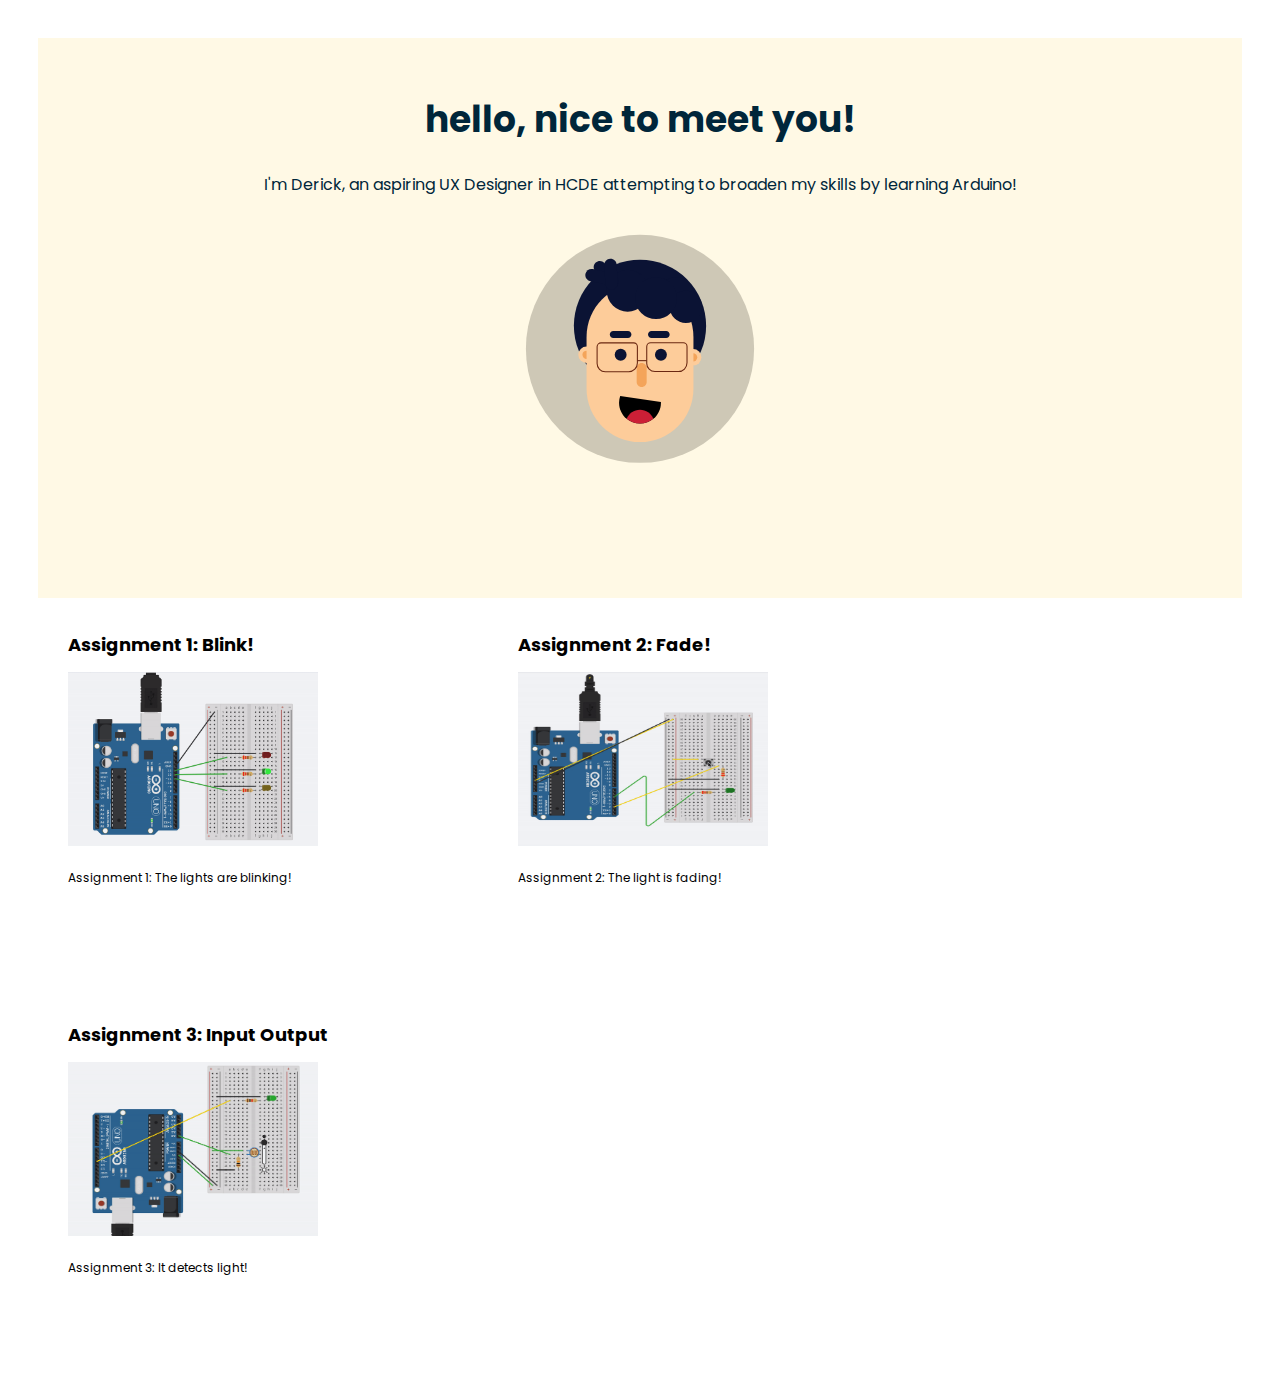
==== index.html @ 56e1de38 "a3 added" ====
<!DOCTYPE html> 
<html> 
    <head> 
        <meta charset="utf-8"> 
        <meta name="viewport" content="width=device-width, maximum-scale=1.0" />

        <title>Derick's HCDE 439 Physical Computing Page!</title> 

        <link href="style.css" media="screen" rel="stylesheet" type="text/css" />

    </head> 
    <body> 

        <div class="header">
            <h1>hello, nice to meet you!</h1>
            <p>
                I'm Derick, an aspiring UX Designer in HCDE attempting to broaden my skills by learning Arduino!
            </p>

            <div class = "avatar">
                <img src = 'myAvatar.svg'>
            </div>
        </div>


        <div class="assignments">

            <div class="assignment">
              <a href="assignment1.html"><h2>Assignment 1: Blink!</h2>
                  <img src="assignment1Asset/blinkSimulation.gif" width=250px></a>
                <p>
		Assignment 1: The lights are blinking!
                </p>
            </div>

            <div class="assignment">
              <a href="assignment2.html"><h2>Assignment 2: Fade!</h2>
                  <img src="assignment2Asset/a2AnimatedFade.gif" height = 173.25 width=250px></a>
                <p>
		Assignment 2: The light is fading!
                </p>
            </div>

            <div class="assignment">
                <a href="assignment3.html"><h2>Assignment 3: Input Output</h2>
                    <img src="assignment3Asset/a3Simulation.gif" height = 173.25 width=250px></a>
                  <p>
          Assignment 3: It detects light!
                  </p>
              </div>
	</div>
    </body>
</html>
---- style.css ----
@import url('https://fonts.googleapis.com/css?family=Poppins:400,600');

html, body {
  padding: 0 0 0 0;
  margin: 1.2em;
  font-family: 'poppins','helvetica', 'arial', 'sans';
}

h1,h2,h3,h4 {
  font-family: 'poppins','helvetica', 'arial', 'sans';
  }


a {
  color: #000;
}

.header {
  background: #FFF9E5;
  color: #00263A;
  text-align: center;
  height: 500px;
  padding: 30px 30px 30px;
}

.header h1 {
  font-size: 36px;
  text-align: center;
  }

.avatar {
  width: 55%;
  display: block;
  margin-left: auto;
  margin-right: auto;
  margin-top: -50px;

}
.assignment {
  font-size: 12px;
  line-height: 24px;
  font-family: 'poppins','helvetica', 'arial', 'sans';
  padding: 20px 20px 20px 30px;
  width: 400px;
  height: 350px;
  float: left;
}

.assignment a {
    color: #000;
    text-decoration: none;
}

.assignment a:hover {
  background: #F06;
  color: #F06;
  text-decoration: none;
}


.footer {
    width: 1100px;
    float: left;
    padding: 300px 0px 30px 30px;
}

.widebody {
    width: 800px;
    padding: 0px 30px 30px 30px;
}



.widebody a:hover {
  background: #F06;
  color: #FFF;
  text-decoration: none;
}
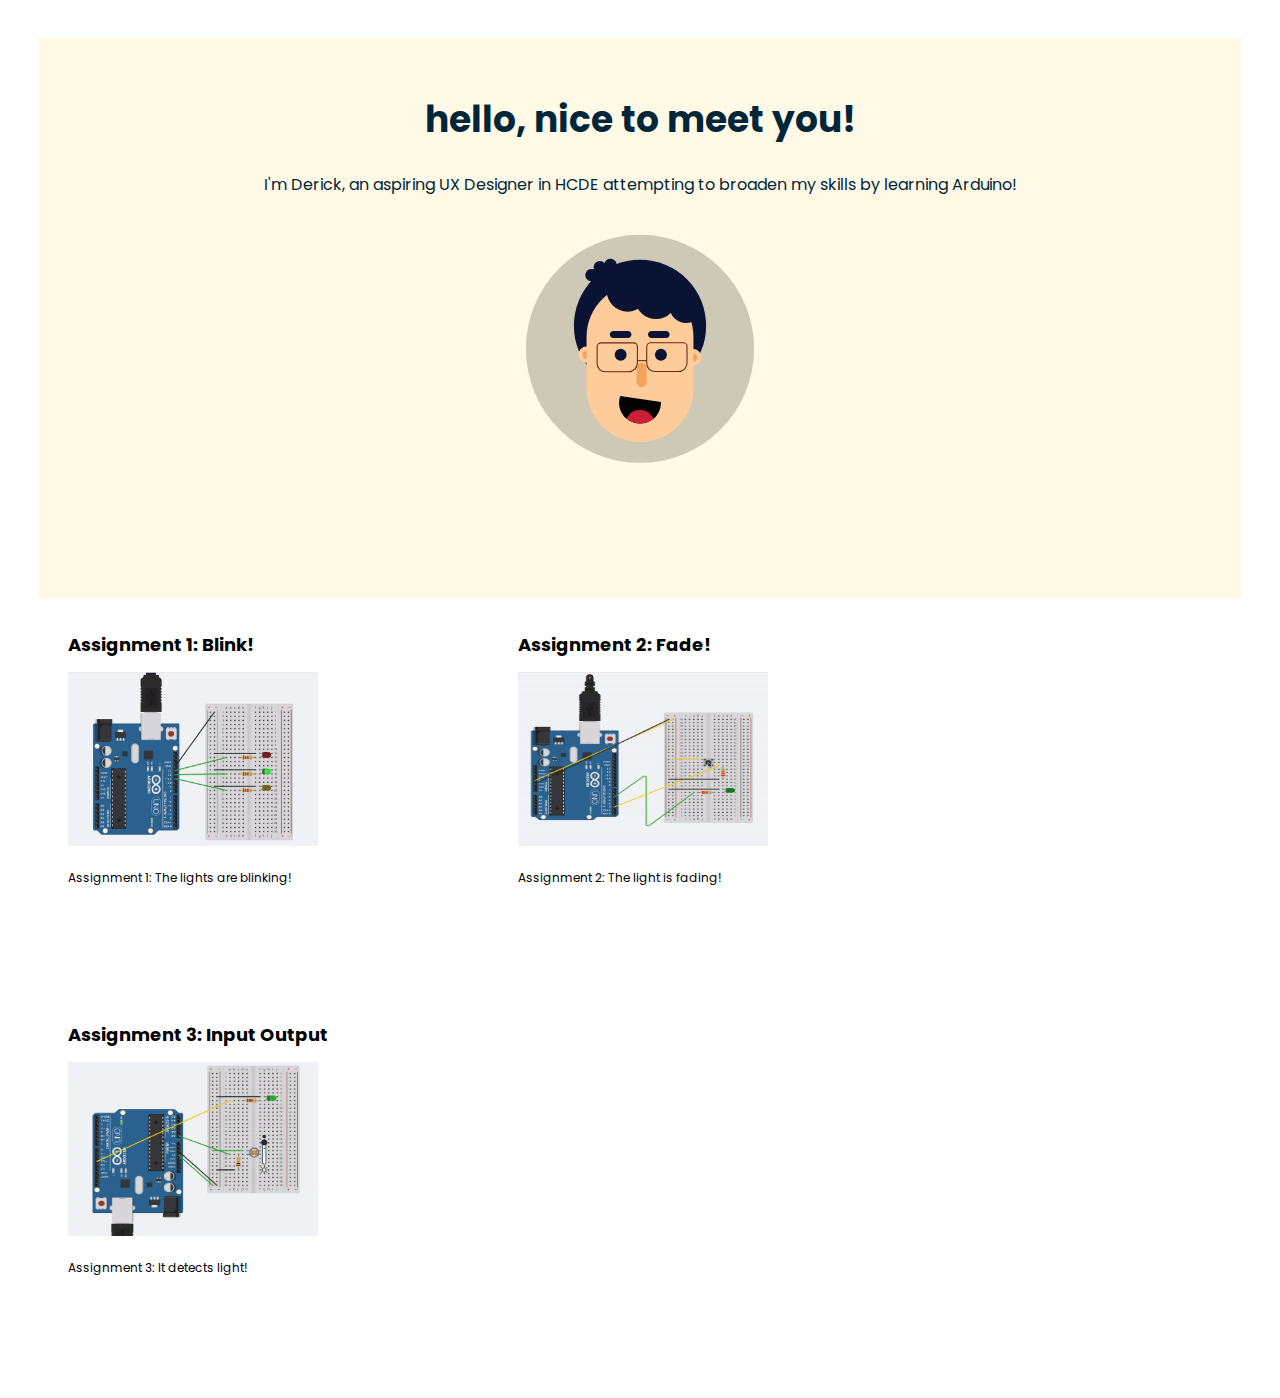
==== commit 2a89c997: "a3 added" ====
--- a/index.html
+++ b/index.html
@@ -42,7 +42,7 @@
             </div>
 
             <div class="assignment">
-                <a href="assignment3.html"><h2>Assignment 3: Input Output</h2>
+                <a href="assigment3.html"><h2>Assignment 3: Input Output</h2>
                     <img src="assignment3Asset/a3Simulation.gif" height = 173.25 width=250px></a>
                   <p>
           Assignment 3: It detects light!
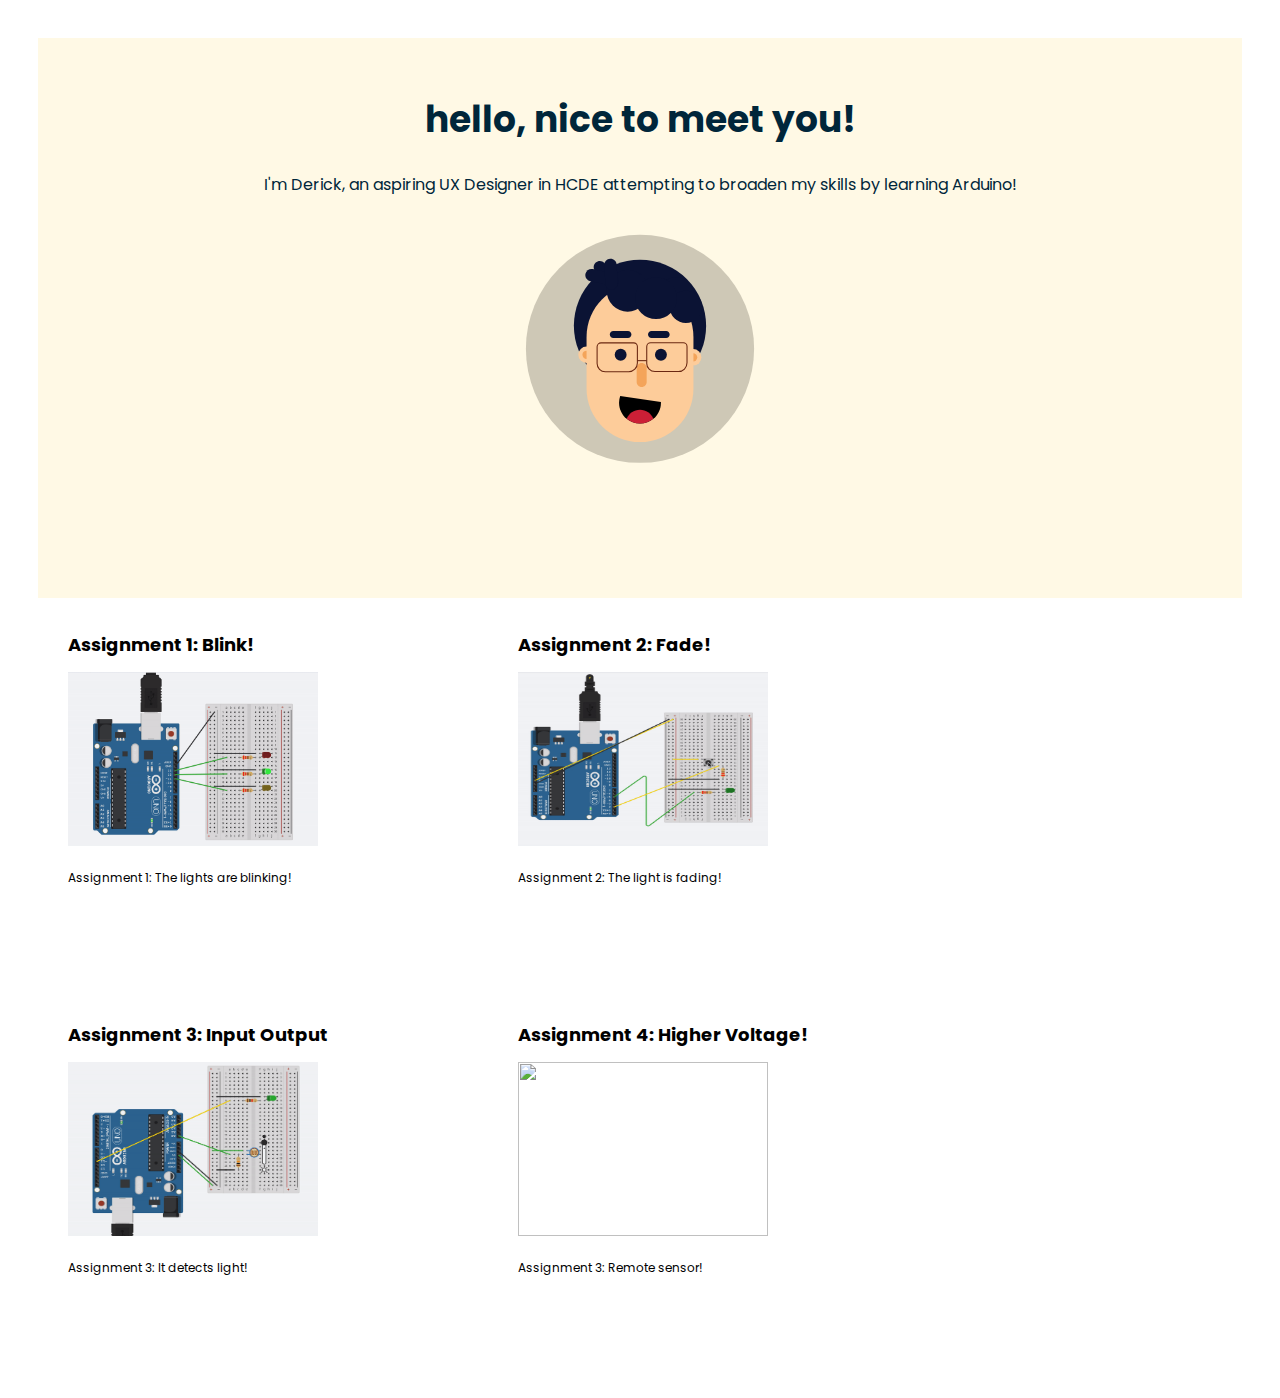
==== commit a4eae8cd: "A4 added (received helped from Jung Eun Choi)" ====
--- a/index.html
+++ b/index.html
@@ -48,6 +48,13 @@
           Assignment 3: It detects light!
                   </p>
               </div>
+            <div class="assignment">
+            <a href="assigment4.html"><h2>Assignment 4: Higher Voltage!</h2>
+                <img src="assignment4Asset/animatedA4.gif" height = 173.25 width=250px></a>
+                <p>
+        Assignment 3: Remote sensor!
+                </p>
+            </div>
 	</div>
     </body>
 </html>
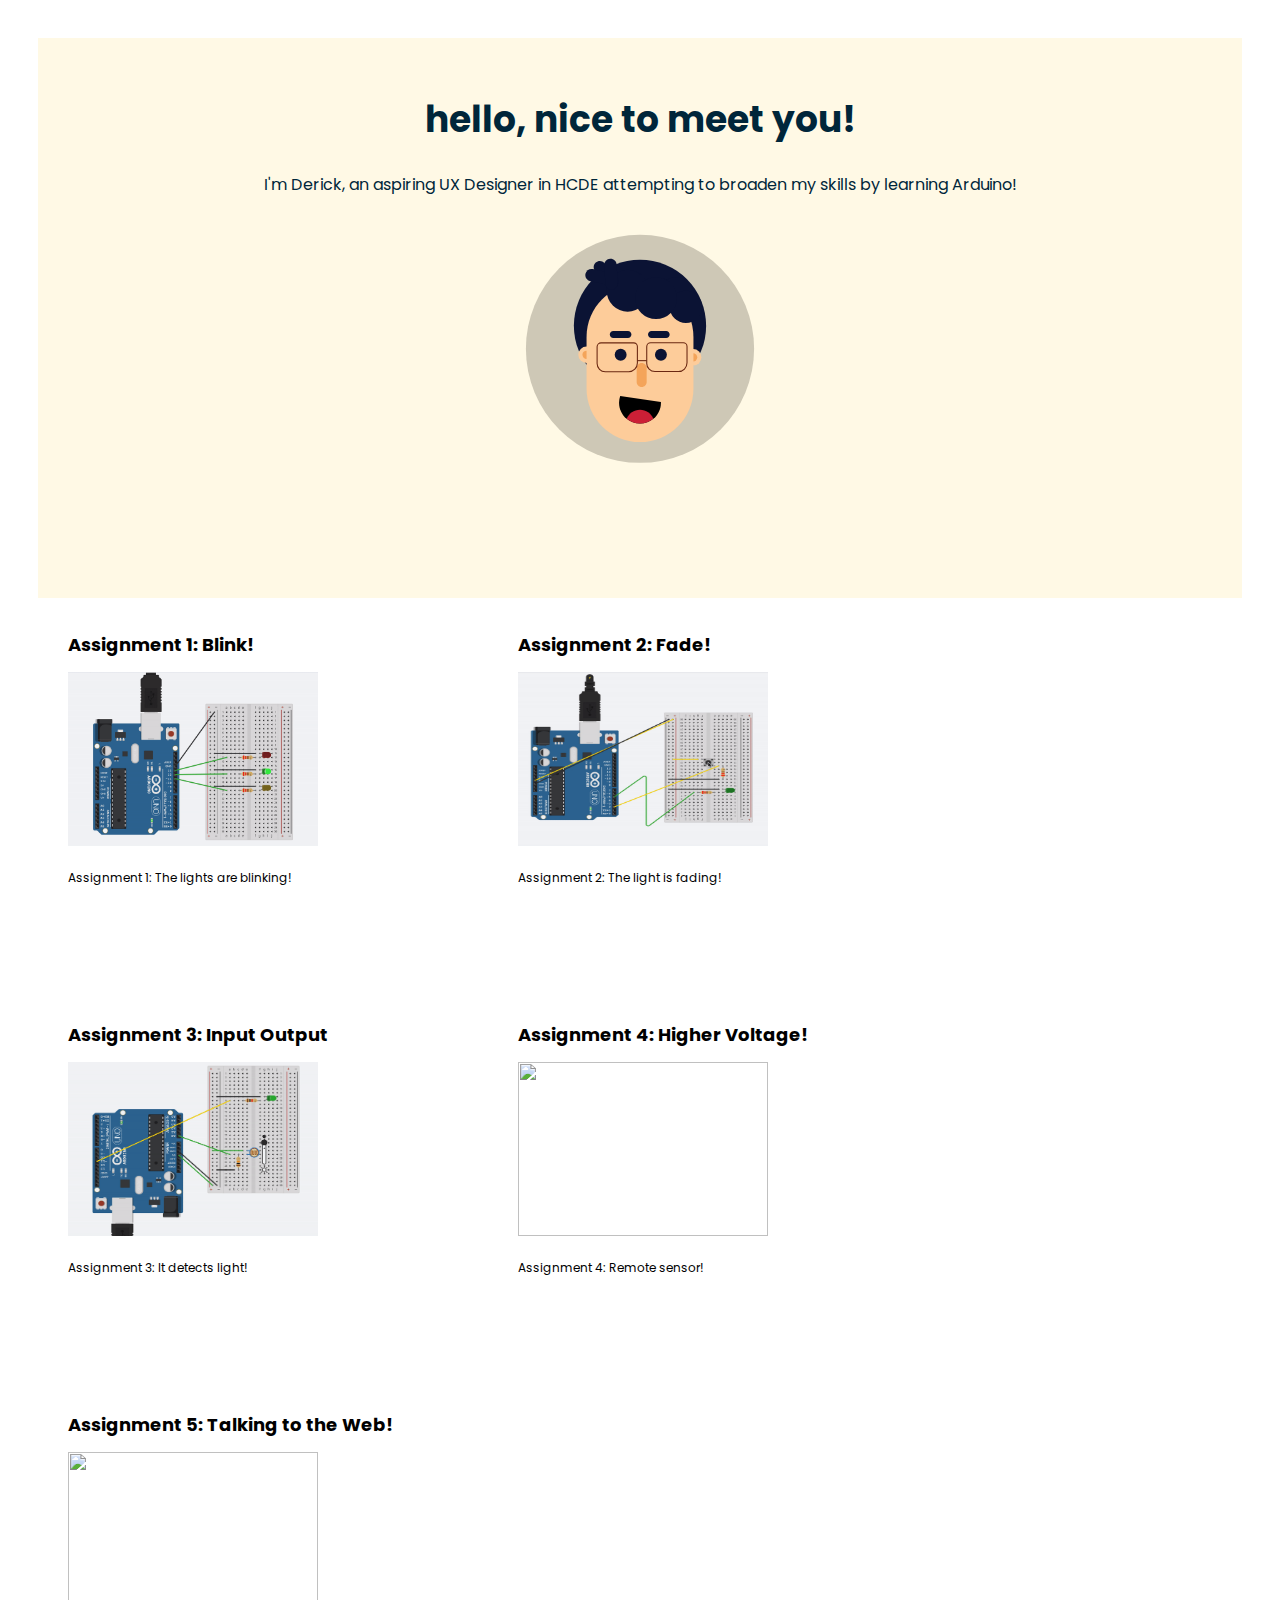
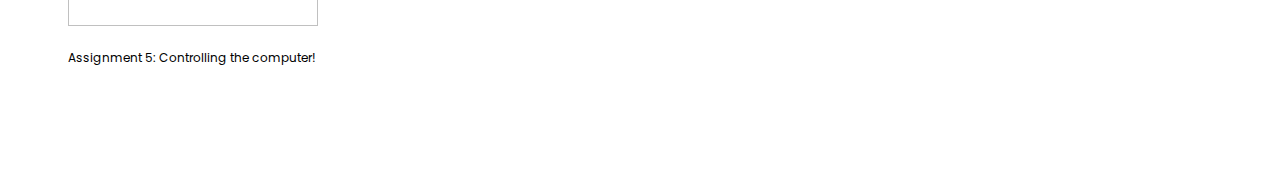
==== commit 58b62fc2: "A5 Draft added" ====
--- a/index.html
+++ b/index.html
@@ -49,12 +49,22 @@
                   </p>
               </div>
             <div class="assignment">
+
             <a href="assigment4.html"><h2>Assignment 4: Higher Voltage!</h2>
                 <img src="assignment4Asset/animatedA4.gif" height = 173.25 width=250px></a>
                 <p>
-        Assignment 3: Remote sensor!
+        Assignment 4: Remote sensor!
                 </p>
             </div>
+
+        <div class="assignment">
+            <a href="assigment5.html"><h2>Assignment 5: Talking to the Web!</h2>
+                <img src="assignment5Asset/A5Animated_FinalDemo.gif" height = 173.25 width=250px></a>
+                <p>
+        Assignment 5: Controlling the computer!
+                </p>
+            </div>
+            
 	</div>
     </body>
 </html>
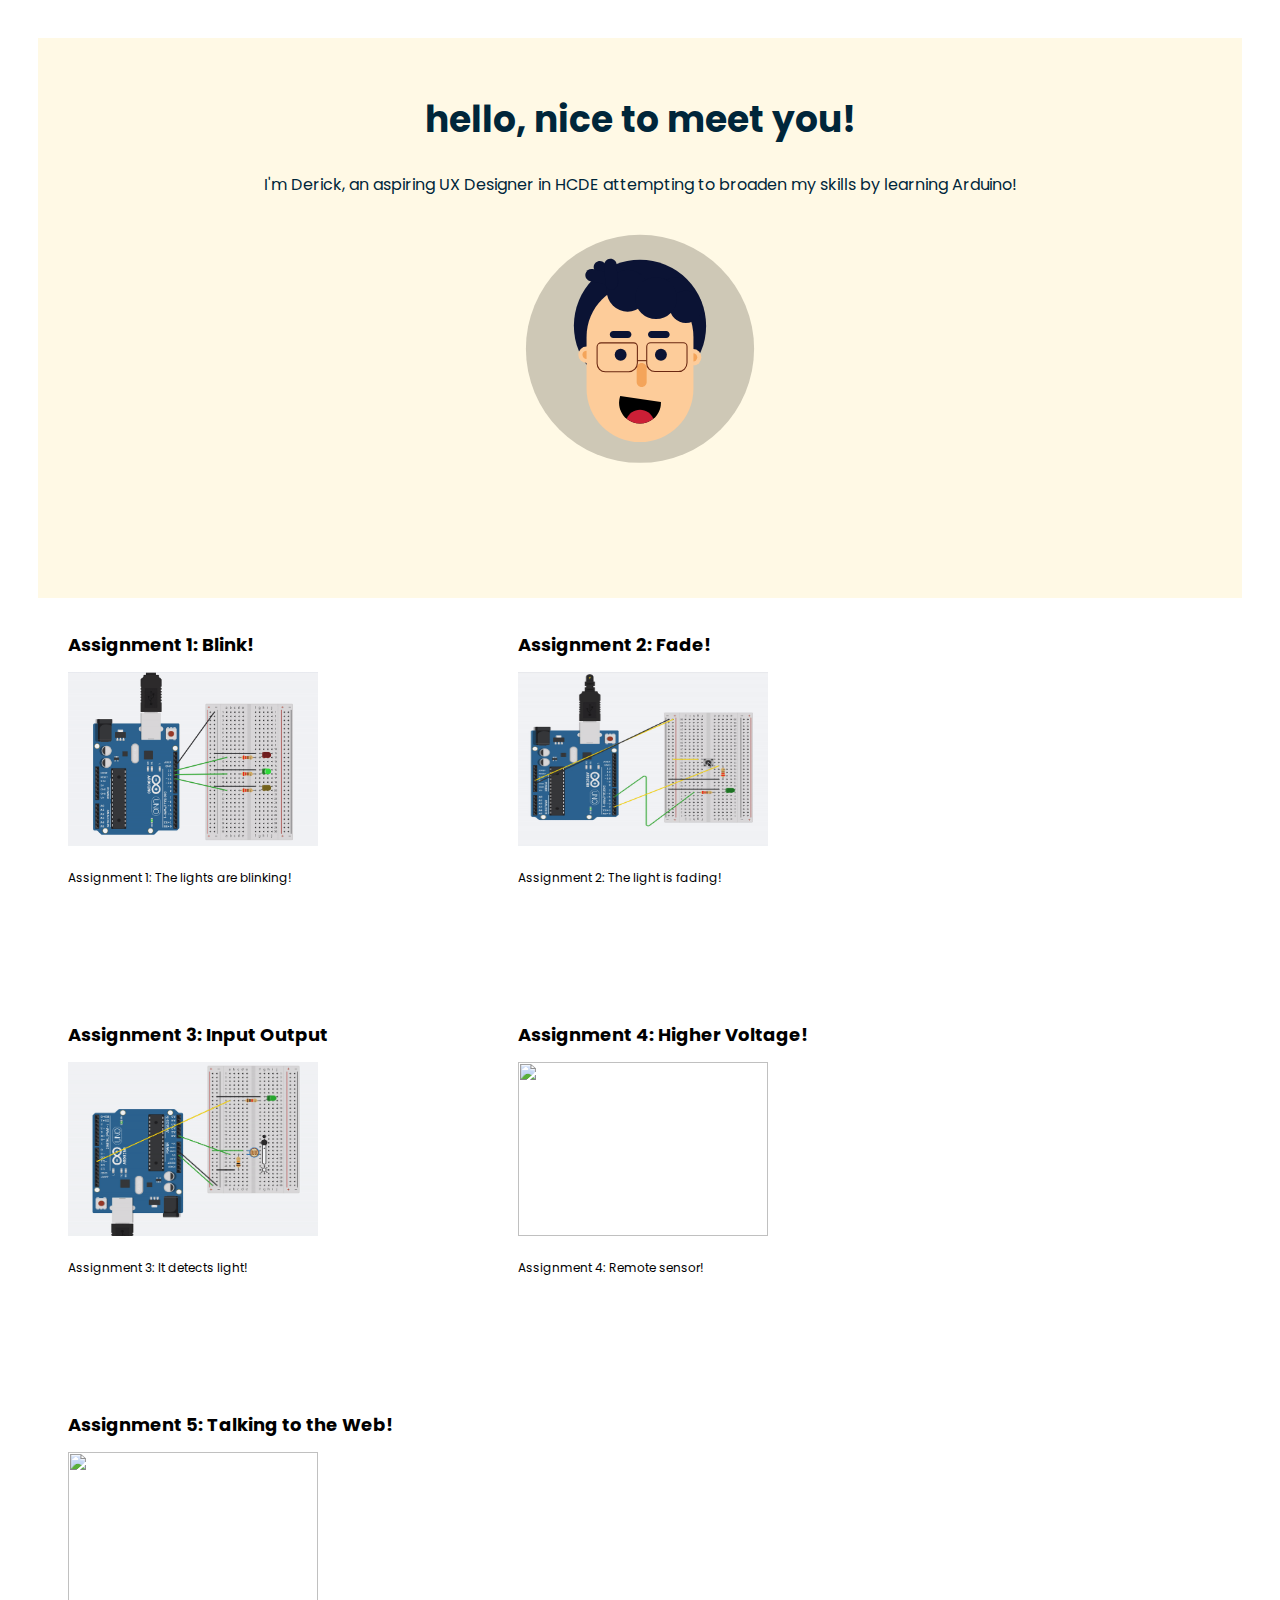
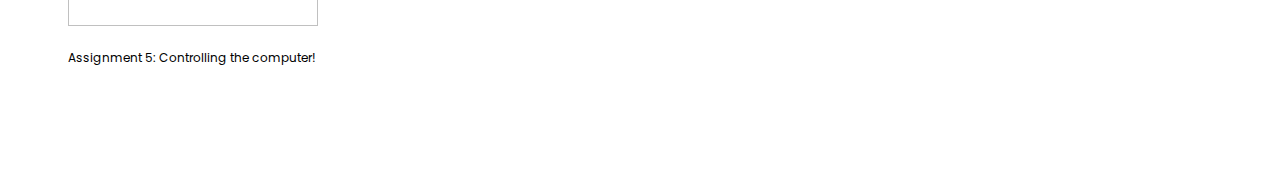
==== commit f34b5beb: "A5 added" ====
--- a/index.html
+++ b/index.html
@@ -58,7 +58,7 @@
             </div>
 
         <div class="assignment">
-            <a href="assigment5.html"><h2>Assignment 5: Talking to the Web!</h2>
+            <a href="assignment5.html"><h2>Assignment 5: Talking to the Web!</h2>
                 <img src="assignment5Asset/A5Animated_FinalDemo.gif" height = 173.25 width=250px></a>
                 <p>
         Assignment 5: Controlling the computer!
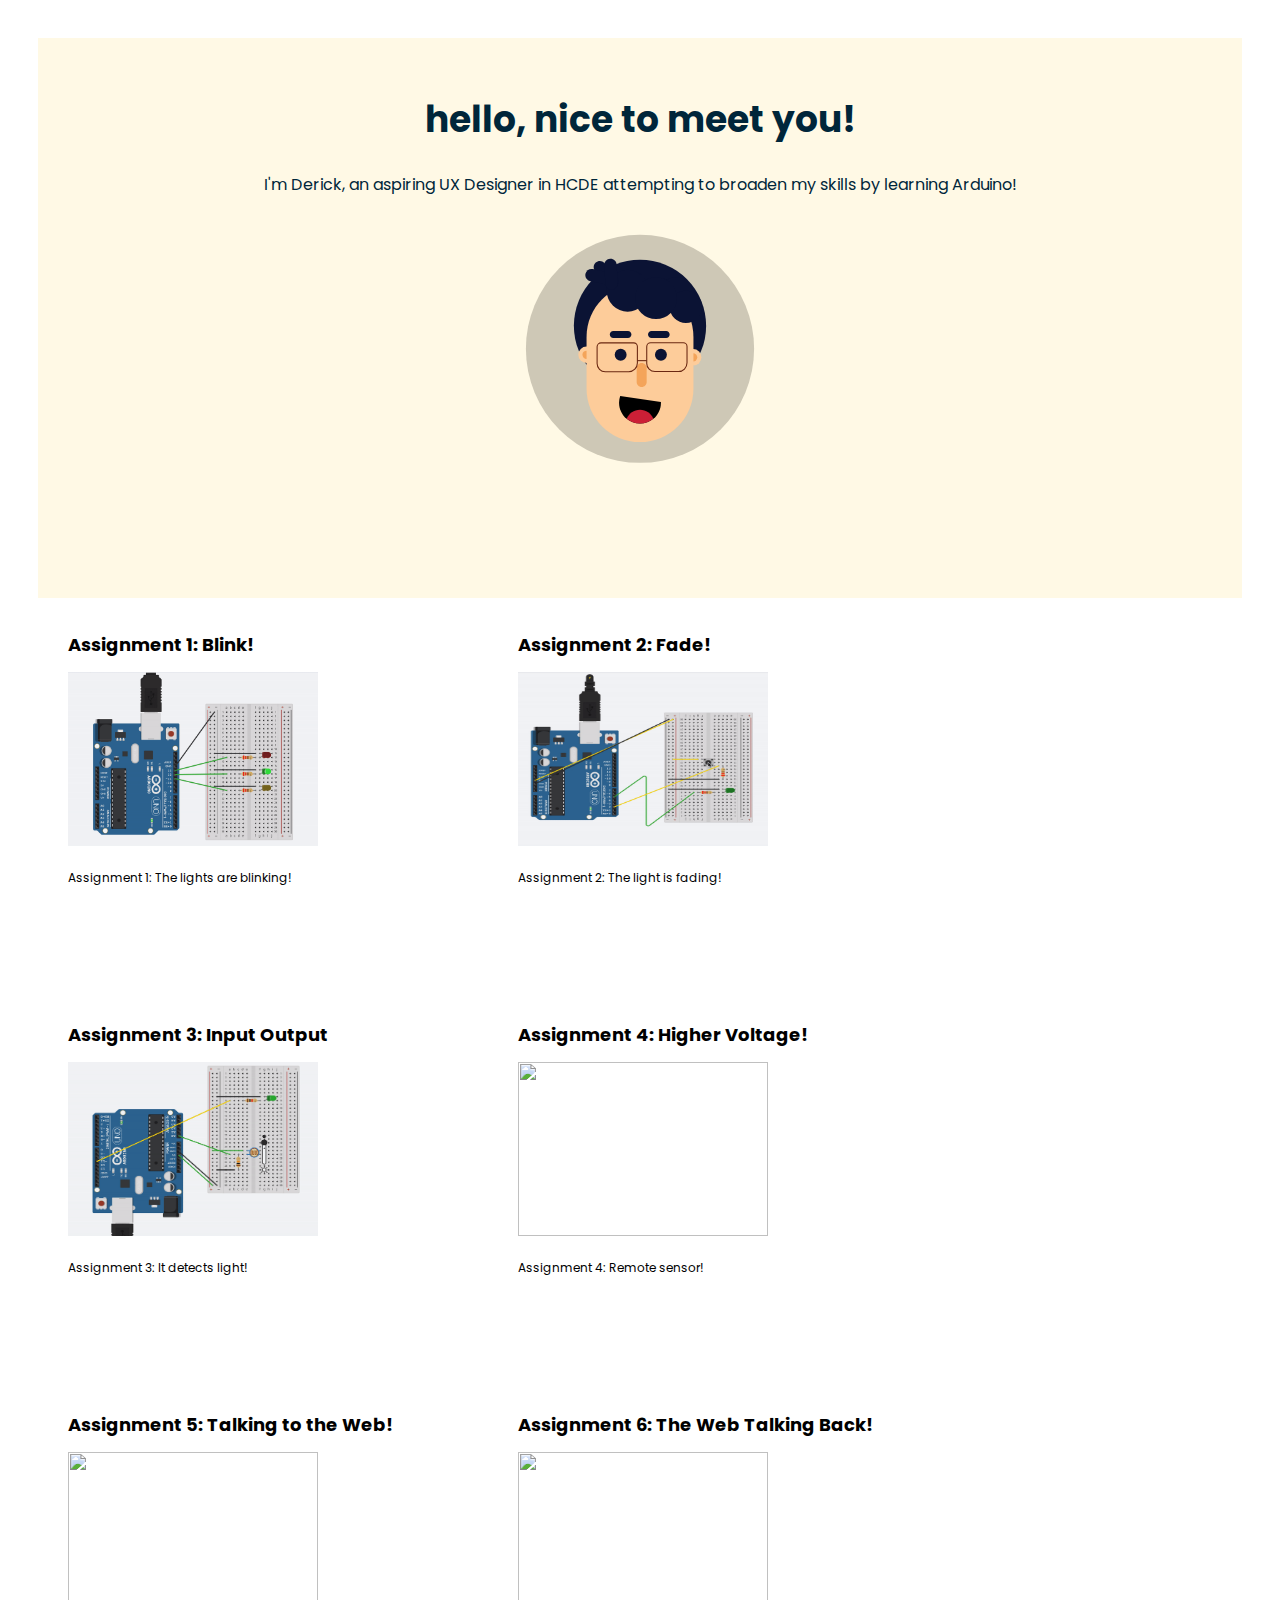
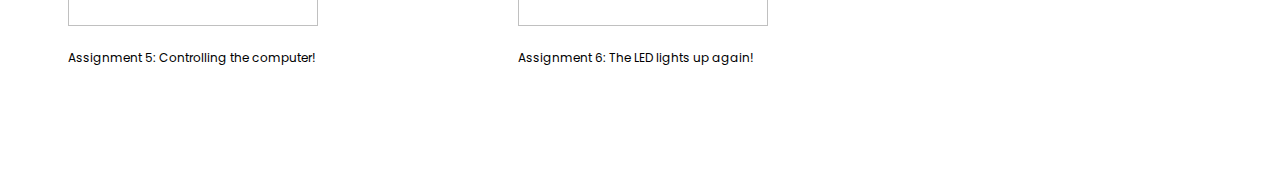
==== commit dc71103e: "A6 draft added" ====
--- a/index.html
+++ b/index.html
@@ -50,7 +50,7 @@
               </div>
             <div class="assignment">
 
-            <a href="assigment4.html"><h2>Assignment 4: Higher Voltage!</h2>
+            <a href="assignment4.html"><h2>Assignment 4: Higher Voltage!</h2>
                 <img src="assignment4Asset/animatedA4.gif" height = 173.25 width=250px></a>
                 <p>
         Assignment 4: Remote sensor!
@@ -64,7 +64,15 @@
         Assignment 5: Controlling the computer!
                 </p>
             </div>
-            
+
+        <div class="assignment">
+            <a href="assignment6.html"><h2>Assignment 6: The Web Talking Back!</h2>
+                <img src="assignment5Asset/A5Animated_FinalDemo.gif" height = 173.25 width=250px></a>
+                <p>
+        Assignment 6: The LED lights up again!
+                </p>
+            </div>
+        
 	</div>
     </body>
 </html>
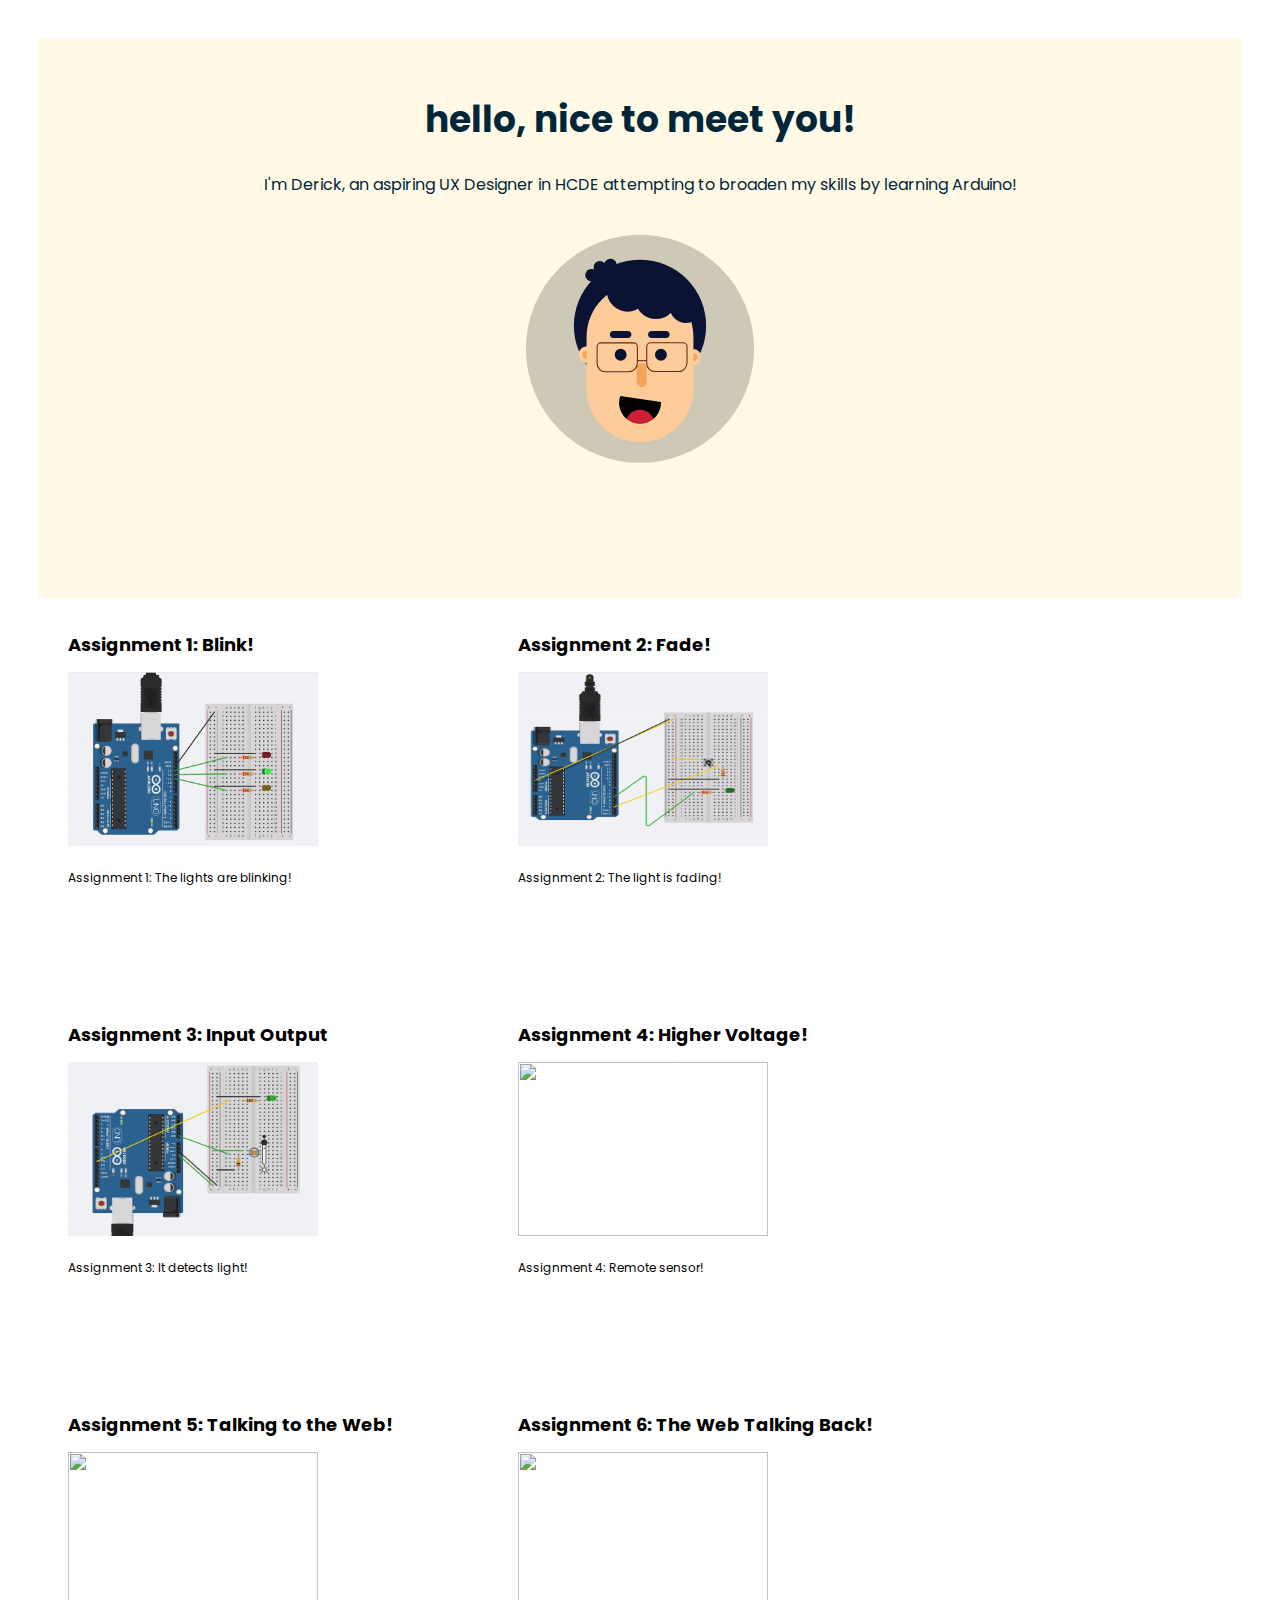
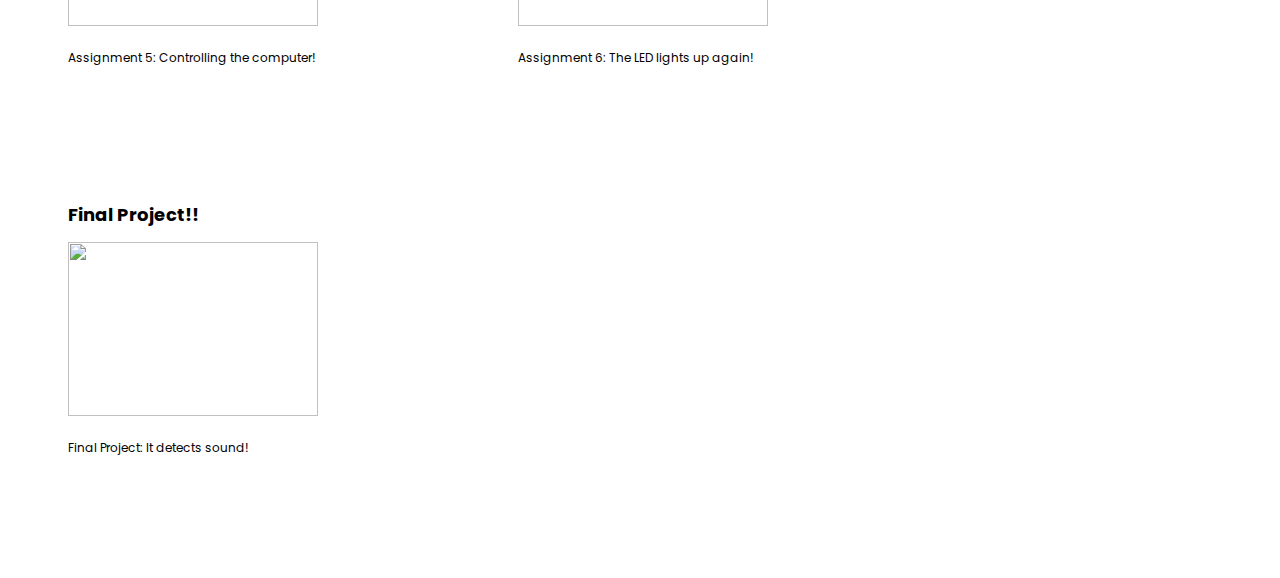
==== commit 8ec7c291: "final project added" ====
--- a/index.html
+++ b/index.html
@@ -67,9 +67,16 @@
 
         <div class="assignment">
             <a href="assignment6.html"><h2>Assignment 6: The Web Talking Back!</h2>
-                <img src="assignment5Asset/A5Animated_FinalDemo.gif" height = 173.25 width=250px></a>
+                <img src="assignment6Asset/A6Animated.gif" height = 173.25 width=250px></a>
                 <p>
         Assignment 6: The LED lights up again!
+                </p>
+            </div>
+        <div class="assignment">
+            <a href="finalproject.html.html"><h2>Final Project!!</h2>
+                <img src="finalProjectAsset/FP_Demo.gif" height = 173.25 width=250px></a>
+                <p>
+        Final Project: It detects sound!
                 </p>
             </div>
         
